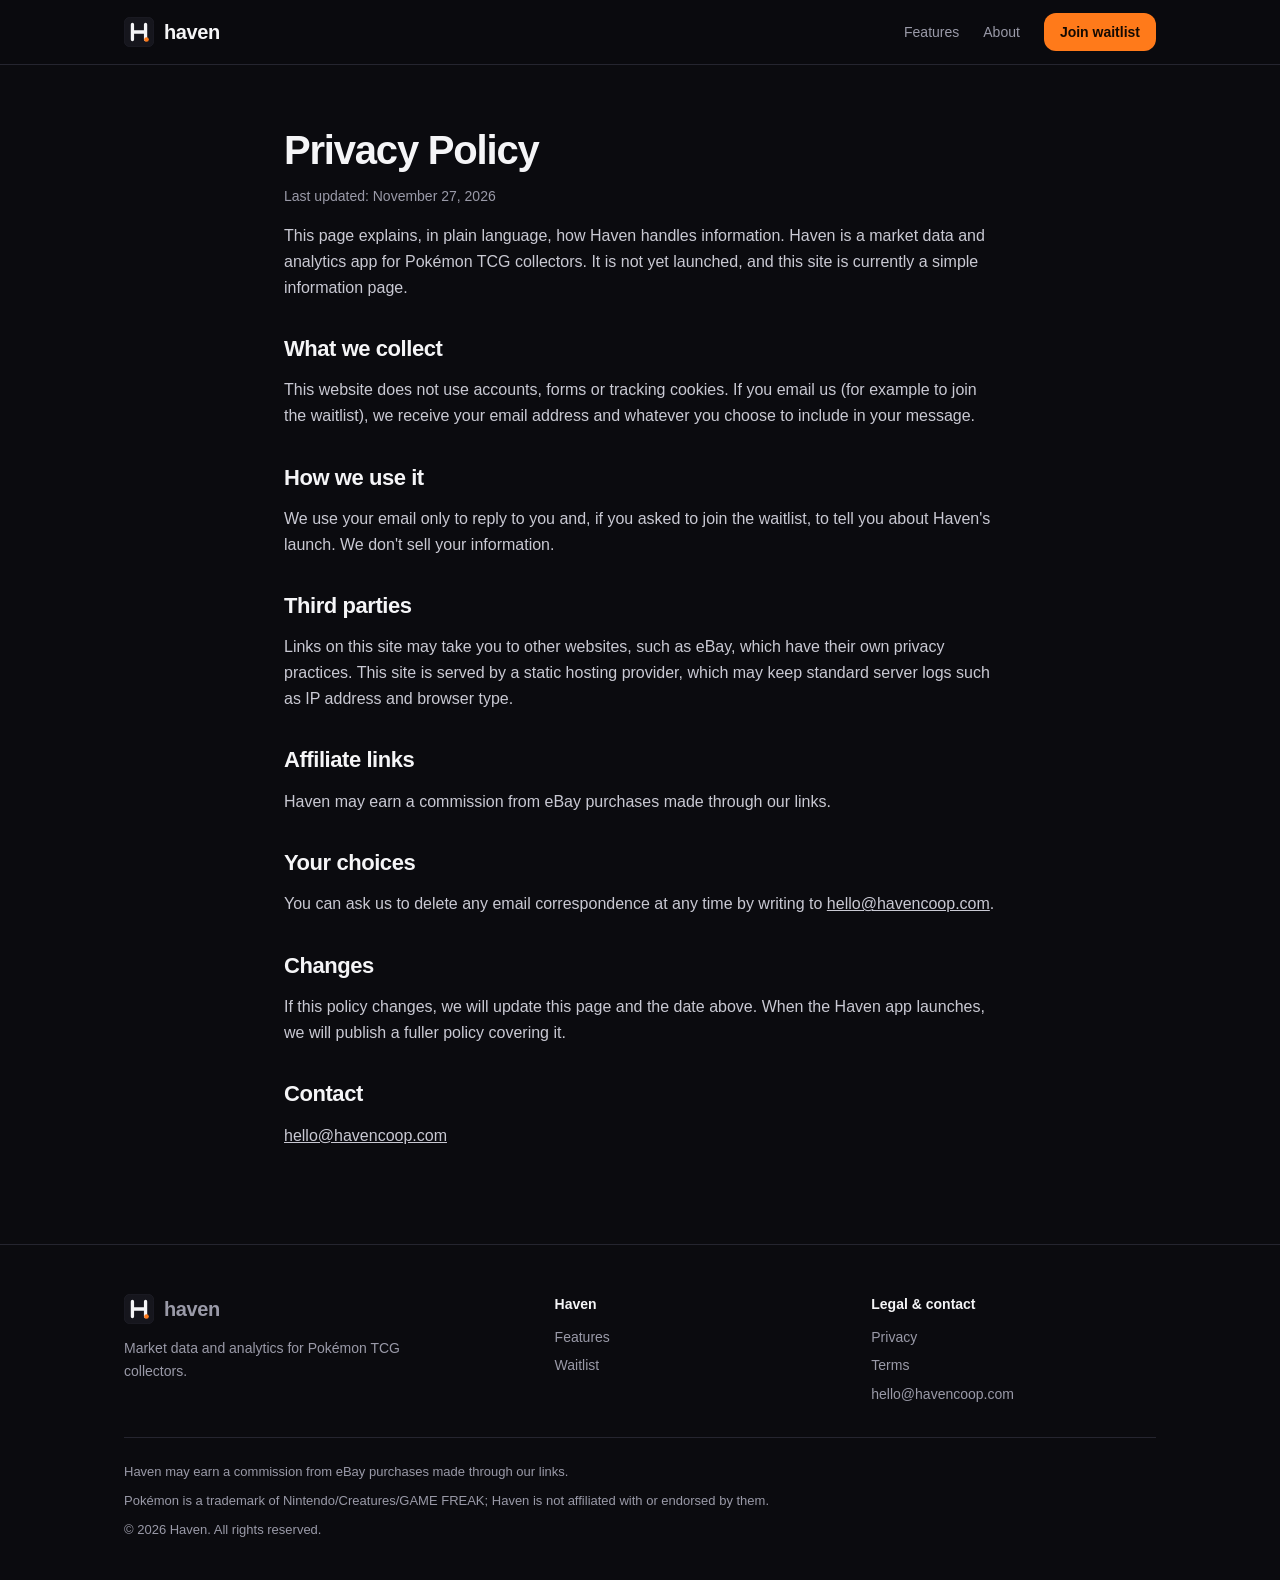
==== privacy.html @ d7b3898d "Add Haven marketing site Static one-page site for havencoop.com, ready for GitHub Pages." ====
<!doctype html><html lang="en"><head><meta charset="utf-8"><meta name="viewport" content="width=device-width,initial-scale=1"><title>Privacy Policy — Haven</title><meta name="description" content="Privacy Policy for Haven, a market data and analytics app for Pokémon TCG collectors."><meta name="theme-color" content="#0b0b0f"><link rel="icon" href="/favicon.svg" type="image/svg+xml"><link rel="canonical" href="https://havencoop.com/privacy.html">
<meta property="og:type" content="website"><meta property="og:site_name" content="Haven"><meta property="og:title" content="Privacy Policy — Haven"><meta property="og:description" content="Privacy Policy for Haven, a market data and analytics app for Pokémon TCG collectors."><meta property="og:url" content="https://havencoop.com/privacy.html"><meta property="og:image" content="https://havencoop.com/og.png"><meta property="og:image:width" content="1200"><meta property="og:image:height" content="630">
<meta name="twitter:card" content="summary_large_image"><meta name="twitter:title" content="Privacy Policy — Haven"><meta name="twitter:description" content="Privacy Policy for Haven, a market data and analytics app for Pokémon TCG collectors."><meta name="twitter:image" content="https://havencoop.com/og.png"><meta name="robots" content="index,follow"><link rel="stylesheet" href="/style.css"></head><body><header class="nav"><div class="wrap"><a class="brand" href="/"><svg viewBox="0 0 64 64" aria-hidden="true"><rect width="64" height="64" rx="14" fill="#16161d" stroke="#2a2a35"/><path d="M18 16v32M46 16v32M18 32h28" stroke="#f5f5f7" stroke-width="7" stroke-linecap="round" fill="none"/><circle cx="48" cy="48" r="5" fill="#ff7a1a"/></svg><span>haven</span></a><nav><a href="/#features">Features</a><a href="/#about">About</a><a class="btn" href="/#waitlist">Join waitlist</a></nav></div></header><main class="doc"><h1>Privacy Policy</h1><p class="upd">Last updated: November 27, 2026</p><p>This page explains, in plain language, how Haven handles information. Haven is a market data and analytics app for Pokémon TCG collectors. It is not yet launched, and this site is currently a simple information page.</p>
<h2>What we collect</h2><p>This website does not use accounts, forms or tracking cookies. If you email us (for example to join the waitlist), we receive your email address and whatever you choose to include in your message.</p>
<h2>How we use it</h2><p>We use your email only to reply to you and, if you asked to join the waitlist, to tell you about Haven's launch. We don't sell your information.</p>
<h2>Third parties</h2><p>Links on this site may take you to other websites, such as eBay, which have their own privacy practices. This site is served by a static hosting provider, which may keep standard server logs such as IP address and browser type.</p>
<h2>Affiliate links</h2><p>Haven may earn a commission from eBay purchases made through our links.</p>
<h2>Your choices</h2><p>You can ask us to delete any email correspondence at any time by writing to <a href="mailto:hello@havencoop.com">hello@havencoop.com</a>.</p>
<h2>Changes</h2><p>If this policy changes, we will update this page and the date above. When the Haven app launches, we will publish a fuller policy covering it.</p>
<h2>Contact</h2><p><a href="mailto:hello@havencoop.com">hello@havencoop.com</a></p></main><footer><div class="wrap"><div class="foot"><div><a class="brand" href="/" style="margin-bottom:12px"><svg viewBox="0 0 64 64" aria-hidden="true"><rect width="64" height="64" rx="14" fill="#16161d" stroke="#2a2a35"/><path d="M18 16v32M46 16v32M18 32h28" stroke="#f5f5f7" stroke-width="7" stroke-linecap="round" fill="none"/><circle cx="48" cy="48" r="5" fill="#ff7a1a"/></svg><span>haven</span></a><p style="margin:0;max-width:300px">Market data and analytics for Pokémon TCG collectors.</p></div>
<div><h4>Haven</h4><ul><li><a href="/#features">Features</a></li><li><a href="/#waitlist">Waitlist</a></li></ul></div>
<div><h4>Legal &amp; contact</h4><ul><li><a href="/privacy.html">Privacy</a></li><li><a href="/terms.html">Terms</a></li><li><a href="mailto:hello@havencoop.com">hello@havencoop.com</a></li></ul></div></div>
<div class="legal"><span>Haven may earn a commission from eBay purchases made through our links.</span><span>Pokémon is a trademark of Nintendo/Creatures/GAME FREAK; Haven is not affiliated with or endorsed by them.</span><span>© 2026 Haven. All rights reserved.</span></div></div></footer></body></html>
---- style.css ----
:root{--bg:#0b0b0f;--bg2:#111117;--card:#15151c;--line:#25252f;--text:#f5f5f7;--mute:#9a9aa8;--acc:#ff7a1a;--acc2:#ffa45c;--r:16px}
*{box-sizing:border-box}html{scroll-behavior:smooth}
body{margin:0;background:var(--bg);color:var(--text);font:16px/1.6 -apple-system,BlinkMacSystemFont,"Segoe UI",Inter,Roboto,Helvetica,Arial,sans-serif;-webkit-font-smoothing:antialiased}
a{color:inherit}
.wrap{max-width:1080px;margin:0 auto;padding:0 24px}
header.nav{position:sticky;top:0;z-index:10;backdrop-filter:blur(14px);background:rgba(11,11,15,.75);border-bottom:1px solid var(--line)}
.nav .wrap{display:flex;align-items:center;justify-content:space-between;height:64px}
.brand{display:flex;align-items:center;gap:10px;text-decoration:none;font-weight:700;font-size:20px;letter-spacing:-.02em}
.brand svg{width:30px;height:30px}
.nav nav{display:flex;gap:24px;align-items:center;font-size:14px;color:var(--mute)}
.nav nav a{text-decoration:none}.nav nav a:hover{color:var(--text)}
.btn{display:inline-flex;align-items:center;gap:8px;background:var(--acc);color:#140a02;font-weight:600;padding:12px 22px;border-radius:12px;text-decoration:none;border:0;transition:transform .15s,background .15s}
.btn:hover{background:var(--acc2);transform:translateY(-1px)}
.btn.ghost{background:transparent;color:var(--text);border:1px solid var(--line)}.btn.ghost:hover{background:var(--card)}
.nav .btn{padding:8px 16px;font-size:14px;color:#140a02}
.hero{position:relative;padding:96px 0 72px;text-align:center;overflow:hidden}
.hero:before{content:"";position:absolute;inset:-200px 0 auto;height:640px;background:radial-gradient(ellipse at 50% 0,rgba(255,122,26,.22),transparent 65%);pointer-events:none}
.pill{display:inline-block;font-size:13px;color:var(--acc2);border:1px solid rgba(255,122,26,.35);background:rgba(255,122,26,.08);padding:5px 14px;border-radius:99px;margin-bottom:24px}
h1{font-size:clamp(36px,6vw,64px);line-height:1.05;letter-spacing:-.03em;margin:0 auto 20px;max-width:800px}
h1 em{font-style:normal;color:var(--acc)}
.lead{color:var(--mute);font-size:clamp(17px,2vw,20px);max-width:620px;margin:0 auto 32px}
.cta{display:flex;gap:12px;justify-content:center;flex-wrap:wrap}
.small{font-size:13px;color:var(--mute);margin-top:16px}
.mock{margin:64px auto 0;max-width:880px;background:var(--card);border:1px solid var(--line);border-radius:20px;box-shadow:0 40px 100px -30px rgba(255,122,26,.25),0 0 0 1px rgba(255,255,255,.02) inset;overflow:hidden;text-align:left;position:relative}
.mock .bar{display:flex;gap:7px;padding:14px 18px;border-bottom:1px solid var(--line);background:var(--bg2)}
.mock .bar i{width:10px;height:10px;border-radius:50%;background:#2c2c37}
.mock .body{display:grid;grid-template-columns:1.5fr 1fr;gap:20px;padding:24px}
.mock h3{margin:0 0 4px;font-size:18px}.mock .sub{color:var(--mute);font-size:13px;margin-bottom:14px}
.chart{background:var(--bg2);border:1px solid var(--line);border-radius:12px;padding:12px}
.chart svg{display:block;width:100%;height:auto}
.rows{display:flex;flex-direction:column;gap:10px}
.row{display:flex;align-items:center;gap:12px;background:var(--bg2);border:1px solid var(--line);border-radius:12px;padding:12px 14px;font-size:14px}
.row .th{width:28px;height:38px;border-radius:5px;background:linear-gradient(135deg,#3a2a1f,#ff7a1a55);flex:none}
.row .ln{height:8px;border-radius:4px;background:#2a2a35;flex:1}
.row .tag{font-size:11px;color:var(--acc2);border:1px solid rgba(255,122,26,.35);border-radius:6px;padding:2px 8px}
.mock .note{position:absolute;right:16px;bottom:10px;font-size:11px;color:var(--mute)}
section{padding:80px 0}
.eyebrow{color:var(--acc);font-size:13px;font-weight:600;letter-spacing:.12em;text-transform:uppercase}
h2{font-size:clamp(28px,4vw,40px);letter-spacing:-.02em;line-height:1.15;margin:10px 0 14px}
.sec-lead{color:var(--mute);max-width:600px;margin:0 0 40px}
.grid{display:grid;grid-template-columns:repeat(3,1fr);gap:16px}
.card{background:var(--card);border:1px solid var(--line);border-radius:var(--r);padding:26px;transition:border-color .2s,transform .2s}
.card:hover{border-color:rgba(255,122,26,.45);transform:translateY(-2px)}
.ico{width:42px;height:42px;border-radius:12px;background:rgba(255,122,26,.1);border:1px solid rgba(255,122,26,.25);display:grid;place-items:center;margin-bottom:16px}
.ico svg{width:22px;height:22px;stroke:var(--acc);fill:none;stroke-width:1.8;stroke-linecap:round;stroke-linejoin:round}
.card h3{margin:0 0 6px;font-size:18px}.card p{margin:0;color:var(--mute);font-size:15px}
.alt{background:var(--bg2);border-block:1px solid var(--line)}
.about{display:grid;grid-template-columns:1fr 1fr;gap:48px;align-items:center}
.about p{color:var(--mute)}
.checks{list-style:none;margin:0;padding:0;display:grid;gap:12px}
.checks li{display:flex;gap:12px;background:var(--card);border:1px solid var(--line);border-radius:12px;padding:14px 16px;font-size:15px}
.checks li:before{content:"";flex:none;width:18px;height:18px;margin-top:3px;border-radius:50%;background:var(--acc) url("data:image/svg+xml,%3Csvg xmlns='http://www.w3.org/2000/svg' viewBox='0 0 24 24' fill='none' stroke='%23140a02' stroke-width='3.5' stroke-linecap='round' stroke-linejoin='round'%3E%3Cpath d='M6 12.5l4 4 8-9'/%3E%3C/svg%3E") center/12px no-repeat}
.waitlist{text-align:center}
.waitlist .box{background:linear-gradient(180deg,var(--card),var(--bg2));border:1px solid var(--line);border-radius:24px;padding:56px 24px;position:relative;overflow:hidden}
.waitlist .box:before{content:"";position:absolute;inset:-120px 0 auto;height:260px;background:radial-gradient(ellipse at 50% 0,rgba(255,122,26,.2),transparent 70%)}
.waitlist .box>*{position:relative}
.waitlist p{color:var(--mute);max-width:520px;margin:0 auto 28px}
footer{border-top:1px solid var(--line);padding:48px 0 40px;font-size:14px;color:var(--mute)}
.foot{display:grid;grid-template-columns:1.4fr 1fr 1fr;gap:32px}
footer h4{color:var(--text);margin:0 0 10px;font-size:14px}
footer ul{list-style:none;margin:0;padding:0;display:grid;gap:6px}
footer a{text-decoration:none}footer a:hover{color:var(--text);text-decoration:underline}
.legal{margin-top:32px;padding-top:24px;border-top:1px solid var(--line);display:grid;gap:8px;font-size:13px}
.doc{max-width:760px;padding:64px 24px 80px;margin:0 auto}
.doc h1{font-size:40px;text-align:left;margin:0 0 8px}.doc h2{font-size:22px;margin:36px 0 8px}
.doc p,.doc li{color:#c9c9d3}.doc .upd{color:var(--mute);font-size:14px}
@media(max-width:820px){.grid{grid-template-columns:1fr 1fr}.about,.mock .body,.foot{grid-template-columns:1fr}.nav nav a:not(.btn){display:none}.hero{padding-top:64px}section{padding:56px 0}}
@media(max-width:540px){.grid{grid-template-columns:1fr}.cta .btn{width:100%;justify-content:center}}
@media(prefers-reduced-motion:reduce){*{transition:none!important;scroll-behavior:auto!important}}
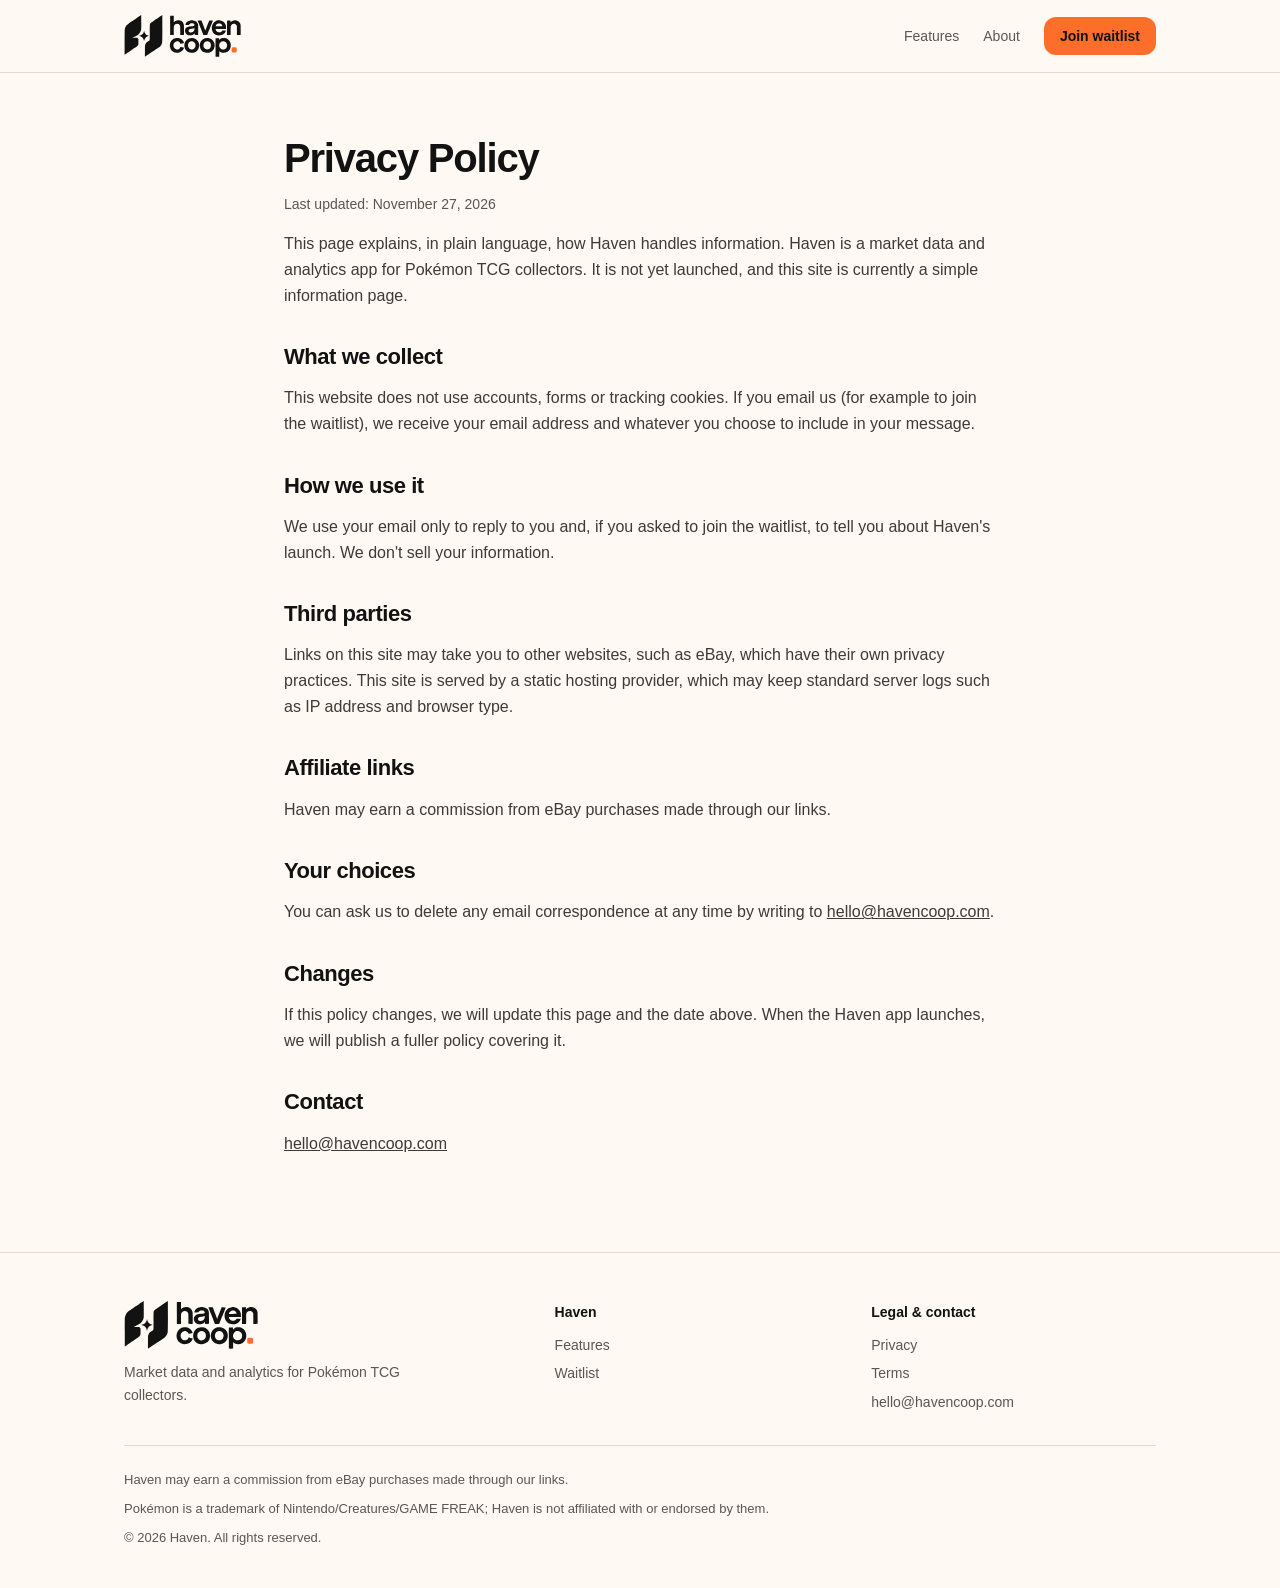
==== commit 98070924: "Add Haven Coop logo and cream brand theme Use the official lockup and H-mark in the header, footer, " ====
--- a/privacy.html
+++ b/privacy.html
@@ -1,13 +1,13 @@
-<!doctype html><html lang="en"><head><meta charset="utf-8"><meta name="viewport" content="width=device-width,initial-scale=1"><title>Privacy Policy — Haven</title><meta name="description" content="Privacy Policy for Haven, a market data and analytics app for Pokémon TCG collectors."><meta name="theme-color" content="#0b0b0f"><link rel="icon" href="/favicon.svg" type="image/svg+xml"><link rel="canonical" href="https://havencoop.com/privacy.html">
+<!doctype html><html lang="en"><head><meta charset="utf-8"><meta name="viewport" content="width=device-width,initial-scale=1"><title>Privacy Policy — Haven</title><meta name="description" content="Privacy Policy for Haven, a market data and analytics app for Pokémon TCG collectors."><meta name="theme-color" content="#fef9f3"><link rel="icon" href="/favicon.svg" type="image/svg+xml"><link rel="icon" href="/favicon.ico" sizes="any"><link rel="apple-touch-icon" href="/apple-touch-icon.png"><link rel="canonical" href="https://havencoop.com/privacy.html">
 <meta property="og:type" content="website"><meta property="og:site_name" content="Haven"><meta property="og:title" content="Privacy Policy — Haven"><meta property="og:description" content="Privacy Policy for Haven, a market data and analytics app for Pokémon TCG collectors."><meta property="og:url" content="https://havencoop.com/privacy.html"><meta property="og:image" content="https://havencoop.com/og.png"><meta property="og:image:width" content="1200"><meta property="og:image:height" content="630">
-<meta name="twitter:card" content="summary_large_image"><meta name="twitter:title" content="Privacy Policy — Haven"><meta name="twitter:description" content="Privacy Policy for Haven, a market data and analytics app for Pokémon TCG collectors."><meta name="twitter:image" content="https://havencoop.com/og.png"><meta name="robots" content="index,follow"><link rel="stylesheet" href="/style.css"></head><body><header class="nav"><div class="wrap"><a class="brand" href="/"><svg viewBox="0 0 64 64" aria-hidden="true"><rect width="64" height="64" rx="14" fill="#16161d" stroke="#2a2a35"/><path d="M18 16v32M46 16v32M18 32h28" stroke="#f5f5f7" stroke-width="7" stroke-linecap="round" fill="none"/><circle cx="48" cy="48" r="5" fill="#ff7a1a"/></svg><span>haven</span></a><nav><a href="/#features">Features</a><a href="/#about">About</a><a class="btn" href="/#waitlist">Join waitlist</a></nav></div></header><main class="doc"><h1>Privacy Policy</h1><p class="upd">Last updated: November 27, 2026</p><p>This page explains, in plain language, how Haven handles information. Haven is a market data and analytics app for Pokémon TCG collectors. It is not yet launched, and this site is currently a simple information page.</p>
+<meta name="twitter:card" content="summary_large_image"><meta name="twitter:title" content="Privacy Policy — Haven"><meta name="twitter:description" content="Privacy Policy for Haven, a market data and analytics app for Pokémon TCG collectors."><meta name="twitter:image" content="https://havencoop.com/og.png"><meta name="robots" content="index,follow"><link rel="stylesheet" href="/style.css"></head><body><header class="nav"><div class="wrap"><a class="brand" href="/"><img src="/logo.svg" width="117" height="42" alt="Haven Coop"></a><nav><a href="/#features">Features</a><a href="/#about">About</a><a class="btn" href="/#waitlist">Join waitlist</a></nav></div></header><main class="doc"><h1>Privacy Policy</h1><p class="upd">Last updated: November 27, 2026</p><p>This page explains, in plain language, how Haven handles information. Haven is a market data and analytics app for Pokémon TCG collectors. It is not yet launched, and this site is currently a simple information page.</p>
 <h2>What we collect</h2><p>This website does not use accounts, forms or tracking cookies. If you email us (for example to join the waitlist), we receive your email address and whatever you choose to include in your message.</p>
 <h2>How we use it</h2><p>We use your email only to reply to you and, if you asked to join the waitlist, to tell you about Haven's launch. We don't sell your information.</p>
 <h2>Third parties</h2><p>Links on this site may take you to other websites, such as eBay, which have their own privacy practices. This site is served by a static hosting provider, which may keep standard server logs such as IP address and browser type.</p>
 <h2>Affiliate links</h2><p>Haven may earn a commission from eBay purchases made through our links.</p>
 <h2>Your choices</h2><p>You can ask us to delete any email correspondence at any time by writing to <a href="mailto:hello@havencoop.com">hello@havencoop.com</a>.</p>
 <h2>Changes</h2><p>If this policy changes, we will update this page and the date above. When the Haven app launches, we will publish a fuller policy covering it.</p>
-<h2>Contact</h2><p><a href="mailto:hello@havencoop.com">hello@havencoop.com</a></p></main><footer><div class="wrap"><div class="foot"><div><a class="brand" href="/" style="margin-bottom:12px"><svg viewBox="0 0 64 64" aria-hidden="true"><rect width="64" height="64" rx="14" fill="#16161d" stroke="#2a2a35"/><path d="M18 16v32M46 16v32M18 32h28" stroke="#f5f5f7" stroke-width="7" stroke-linecap="round" fill="none"/><circle cx="48" cy="48" r="5" fill="#ff7a1a"/></svg><span>haven</span></a><p style="margin:0;max-width:300px">Market data and analytics for Pokémon TCG collectors.</p></div>
+<h2>Contact</h2><p><a href="mailto:hello@havencoop.com">hello@havencoop.com</a></p></main><footer><div class="wrap"><div class="foot"><div><a class="brand" href="/" style="margin-bottom:12px"><img src="/logo.svg" width="134" height="48" alt="Haven Coop"></a><p style="margin:0;max-width:300px">Market data and analytics for Pokémon TCG collectors.</p></div>
 <div><h4>Haven</h4><ul><li><a href="/#features">Features</a></li><li><a href="/#waitlist">Waitlist</a></li></ul></div>
 <div><h4>Legal &amp; contact</h4><ul><li><a href="/privacy.html">Privacy</a></li><li><a href="/terms.html">Terms</a></li><li><a href="mailto:hello@havencoop.com">hello@havencoop.com</a></li></ul></div></div>
 <div class="legal"><span>Haven may earn a commission from eBay purchases made through our links.</span><span>Pokémon is a trademark of Nintendo/Creatures/GAME FREAK; Haven is not affiliated with or endorsed by them.</span><span>© 2026 Haven. All rights reserved.</span></div></div></footer></body></html>
--- a/style.css
+++ b/style.css
@@ -1,47 +1,47 @@
-:root{--bg:#0b0b0f;--bg2:#111117;--card:#15151c;--line:#25252f;--text:#f5f5f7;--mute:#9a9aa8;--acc:#ff7a1a;--acc2:#ffa45c;--r:16px}
+:root{--bg:#fef9f3;--bg2:#f4ebe1;--card:#fffdf9;--line:#e6d9cc;--text:#121212;--mute:#5c564f;--acc:#fc6e29;--acc2:#ff8a4a;--ink:#121212;--r:16px}
 *{box-sizing:border-box}html{scroll-behavior:smooth}
 body{margin:0;background:var(--bg);color:var(--text);font:16px/1.6 -apple-system,BlinkMacSystemFont,"Segoe UI",Inter,Roboto,Helvetica,Arial,sans-serif;-webkit-font-smoothing:antialiased}
 a{color:inherit}
 .wrap{max-width:1080px;margin:0 auto;padding:0 24px}
-header.nav{position:sticky;top:0;z-index:10;backdrop-filter:blur(14px);background:rgba(11,11,15,.75);border-bottom:1px solid var(--line)}
-.nav .wrap{display:flex;align-items:center;justify-content:space-between;height:64px}
-.brand{display:flex;align-items:center;gap:10px;text-decoration:none;font-weight:700;font-size:20px;letter-spacing:-.02em}
-.brand svg{width:30px;height:30px}
+header.nav{position:sticky;top:0;z-index:10;backdrop-filter:blur(14px);background:rgba(254,249,243,.82);border-bottom:1px solid var(--line)}
+.nav .wrap{display:flex;align-items:center;justify-content:space-between;height:72px}
+.brand{display:flex;align-items:center;text-decoration:none}
+.brand img{display:block;height:42px;width:auto}
 .nav nav{display:flex;gap:24px;align-items:center;font-size:14px;color:var(--mute)}
 .nav nav a{text-decoration:none}.nav nav a:hover{color:var(--text)}
-.btn{display:inline-flex;align-items:center;gap:8px;background:var(--acc);color:#140a02;font-weight:600;padding:12px 22px;border-radius:12px;text-decoration:none;border:0;transition:transform .15s,background .15s}
+.btn{display:inline-flex;align-items:center;gap:8px;background:var(--acc);color:var(--ink);font-weight:600;padding:12px 22px;border-radius:12px;text-decoration:none;border:0;transition:transform .15s,background .15s}
 .btn:hover{background:var(--acc2);transform:translateY(-1px)}
 .btn.ghost{background:transparent;color:var(--text);border:1px solid var(--line)}.btn.ghost:hover{background:var(--card)}
-.nav .btn{padding:8px 16px;font-size:14px;color:#140a02}
+.nav .btn{padding:8px 16px;font-size:14px}
 .hero{position:relative;padding:96px 0 72px;text-align:center;overflow:hidden}
-.hero:before{content:"";position:absolute;inset:-200px 0 auto;height:640px;background:radial-gradient(ellipse at 50% 0,rgba(255,122,26,.22),transparent 65%);pointer-events:none}
-.pill{display:inline-block;font-size:13px;color:var(--acc2);border:1px solid rgba(255,122,26,.35);background:rgba(255,122,26,.08);padding:5px 14px;border-radius:99px;margin-bottom:24px}
+.hero:before{content:"";position:absolute;inset:-200px 0 auto;height:640px;background:radial-gradient(ellipse at 50% 0,rgba(252,110,41,.18),transparent 65%);pointer-events:none}
+.pill{display:inline-block;font-size:13px;color:#b34712;border:1px solid rgba(252,110,41,.35);background:rgba(252,110,41,.08);padding:5px 14px;border-radius:99px;margin-bottom:24px}
 h1{font-size:clamp(36px,6vw,64px);line-height:1.05;letter-spacing:-.03em;margin:0 auto 20px;max-width:800px}
 h1 em{font-style:normal;color:var(--acc)}
 .lead{color:var(--mute);font-size:clamp(17px,2vw,20px);max-width:620px;margin:0 auto 32px}
 .cta{display:flex;gap:12px;justify-content:center;flex-wrap:wrap}
 .small{font-size:13px;color:var(--mute);margin-top:16px}
-.mock{margin:64px auto 0;max-width:880px;background:var(--card);border:1px solid var(--line);border-radius:20px;box-shadow:0 40px 100px -30px rgba(255,122,26,.25),0 0 0 1px rgba(255,255,255,.02) inset;overflow:hidden;text-align:left;position:relative}
-.mock .bar{display:flex;gap:7px;padding:14px 18px;border-bottom:1px solid var(--line);background:var(--bg2)}
+.mock{--m-bg:#111117;--m-card:#15151c;--m-line:#25252f;--m-text:#f5f5f7;--m-mute:#9a9aa8;margin:64px auto 0;max-width:880px;background:var(--m-card);color:var(--m-text);border:1px solid var(--m-line);border-radius:20px;box-shadow:0 40px 100px -30px rgba(18,18,18,.28),0 0 0 1px rgba(255,255,255,.04) inset;overflow:hidden;text-align:left;position:relative}
+.mock .bar{display:flex;gap:7px;padding:14px 18px;border-bottom:1px solid var(--m-line);background:var(--m-bg)}
 .mock .bar i{width:10px;height:10px;border-radius:50%;background:#2c2c37}
 .mock .body{display:grid;grid-template-columns:1.5fr 1fr;gap:20px;padding:24px}
-.mock h3{margin:0 0 4px;font-size:18px}.mock .sub{color:var(--mute);font-size:13px;margin-bottom:14px}
-.chart{background:var(--bg2);border:1px solid var(--line);border-radius:12px;padding:12px}
+.mock h3{margin:0 0 4px;font-size:18px;color:var(--m-text)}.mock .sub{color:var(--m-mute);font-size:13px;margin-bottom:14px}
+.chart{background:var(--m-bg);border:1px solid var(--m-line);border-radius:12px;padding:12px}
 .chart svg{display:block;width:100%;height:auto}
 .rows{display:flex;flex-direction:column;gap:10px}
-.row{display:flex;align-items:center;gap:12px;background:var(--bg2);border:1px solid var(--line);border-radius:12px;padding:12px 14px;font-size:14px}
-.row .th{width:28px;height:38px;border-radius:5px;background:linear-gradient(135deg,#3a2a1f,#ff7a1a55);flex:none}
+.row{display:flex;align-items:center;gap:12px;background:var(--m-bg);border:1px solid var(--m-line);border-radius:12px;padding:12px 14px;font-size:14px;color:var(--m-text)}
+.row .th{width:28px;height:38px;border-radius:5px;background:linear-gradient(135deg,#3a2a1f,#fc6e2955);flex:none}
 .row .ln{height:8px;border-radius:4px;background:#2a2a35;flex:1}
-.row .tag{font-size:11px;color:var(--acc2);border:1px solid rgba(255,122,26,.35);border-radius:6px;padding:2px 8px}
-.mock .note{position:absolute;right:16px;bottom:10px;font-size:11px;color:var(--mute)}
+.row .tag{font-size:11px;color:#ffa45c;border:1px solid rgba(252,110,41,.35);border-radius:6px;padding:2px 8px}
+.mock .note{position:absolute;right:16px;bottom:10px;font-size:11px;color:var(--m-mute)}
 section{padding:80px 0}
 .eyebrow{color:var(--acc);font-size:13px;font-weight:600;letter-spacing:.12em;text-transform:uppercase}
 h2{font-size:clamp(28px,4vw,40px);letter-spacing:-.02em;line-height:1.15;margin:10px 0 14px}
 .sec-lead{color:var(--mute);max-width:600px;margin:0 0 40px}
 .grid{display:grid;grid-template-columns:repeat(3,1fr);gap:16px}
-.card{background:var(--card);border:1px solid var(--line);border-radius:var(--r);padding:26px;transition:border-color .2s,transform .2s}
-.card:hover{border-color:rgba(255,122,26,.45);transform:translateY(-2px)}
-.ico{width:42px;height:42px;border-radius:12px;background:rgba(255,122,26,.1);border:1px solid rgba(255,122,26,.25);display:grid;place-items:center;margin-bottom:16px}
+.card{background:var(--card);border:1px solid var(--line);border-radius:var(--r);padding:26px;transition:border-color .2s,transform .2s,box-shadow .2s}
+.card:hover{border-color:rgba(252,110,41,.45);transform:translateY(-2px);box-shadow:0 12px 30px -18px rgba(18,18,18,.25)}
+.ico{width:42px;height:42px;border-radius:12px;background:rgba(252,110,41,.1);border:1px solid rgba(252,110,41,.25);display:grid;place-items:center;margin-bottom:16px}
 .ico svg{width:22px;height:22px;stroke:var(--acc);fill:none;stroke-width:1.8;stroke-linecap:round;stroke-linejoin:round}
 .card h3{margin:0 0 6px;font-size:18px}.card p{margin:0;color:var(--mute);font-size:15px}
 .alt{background:var(--bg2);border-block:1px solid var(--line)}
@@ -49,21 +49,22 @@
 .about p{color:var(--mute)}
 .checks{list-style:none;margin:0;padding:0;display:grid;gap:12px}
 .checks li{display:flex;gap:12px;background:var(--card);border:1px solid var(--line);border-radius:12px;padding:14px 16px;font-size:15px}
-.checks li:before{content:"";flex:none;width:18px;height:18px;margin-top:3px;border-radius:50%;background:var(--acc) url("data:image/svg+xml,%3Csvg xmlns='http://www.w3.org/2000/svg' viewBox='0 0 24 24' fill='none' stroke='%23140a02' stroke-width='3.5' stroke-linecap='round' stroke-linejoin='round'%3E%3Cpath d='M6 12.5l4 4 8-9'/%3E%3C/svg%3E") center/12px no-repeat}
+.checks li:before{content:"";flex:none;width:18px;height:18px;margin-top:3px;border-radius:50%;background:var(--acc) url("data:image/svg+xml,%3Csvg xmlns='http://www.w3.org/2000/svg' viewBox='0 0 24 24' fill='none' stroke='%23121212' stroke-width='3.5' stroke-linecap='round' stroke-linejoin='round'%3E%3Cpath d='M6 12.5l4 4 8-9'/%3E%3C/svg%3E") center/12px no-repeat}
 .waitlist{text-align:center}
-.waitlist .box{background:linear-gradient(180deg,var(--card),var(--bg2));border:1px solid var(--line);border-radius:24px;padding:56px 24px;position:relative;overflow:hidden}
-.waitlist .box:before{content:"";position:absolute;inset:-120px 0 auto;height:260px;background:radial-gradient(ellipse at 50% 0,rgba(255,122,26,.2),transparent 70%)}
+.waitlist .box{background:var(--card);border:1px solid var(--line);border-radius:24px;padding:56px 24px;position:relative;overflow:hidden;box-shadow:0 20px 50px -32px rgba(18,18,18,.2)}
+.waitlist .box:before{content:"";position:absolute;inset:-120px 0 auto;height:260px;background:radial-gradient(ellipse at 50% 0,rgba(252,110,41,.16),transparent 70%)}
 .waitlist .box>*{position:relative}
 .waitlist p{color:var(--mute);max-width:520px;margin:0 auto 28px}
 footer{border-top:1px solid var(--line);padding:48px 0 40px;font-size:14px;color:var(--mute)}
 .foot{display:grid;grid-template-columns:1.4fr 1fr 1fr;gap:32px}
+footer .brand img{height:48px}
 footer h4{color:var(--text);margin:0 0 10px;font-size:14px}
 footer ul{list-style:none;margin:0;padding:0;display:grid;gap:6px}
 footer a{text-decoration:none}footer a:hover{color:var(--text);text-decoration:underline}
 .legal{margin-top:32px;padding-top:24px;border-top:1px solid var(--line);display:grid;gap:8px;font-size:13px}
 .doc{max-width:760px;padding:64px 24px 80px;margin:0 auto}
 .doc h1{font-size:40px;text-align:left;margin:0 0 8px}.doc h2{font-size:22px;margin:36px 0 8px}
-.doc p,.doc li{color:#c9c9d3}.doc .upd{color:var(--mute);font-size:14px}
-@media(max-width:820px){.grid{grid-template-columns:1fr 1fr}.about,.mock .body,.foot{grid-template-columns:1fr}.nav nav a:not(.btn){display:none}.hero{padding-top:64px}section{padding:56px 0}}
+.doc p,.doc li{color:#3f3a36}.doc .upd{color:var(--mute);font-size:14px}
+@media(max-width:820px){.grid{grid-template-columns:1fr 1fr}.about,.mock .body,.foot{grid-template-columns:1fr}.nav nav a:not(.btn){display:none}.hero{padding-top:64px}section{padding:56px 0}.brand img{height:36px}}
 @media(max-width:540px){.grid{grid-template-columns:1fr}.cta .btn{width:100%;justify-content:center}}
 @media(prefers-reduced-motion:reduce){*{transition:none!important;scroll-behavior:auto!important}}
